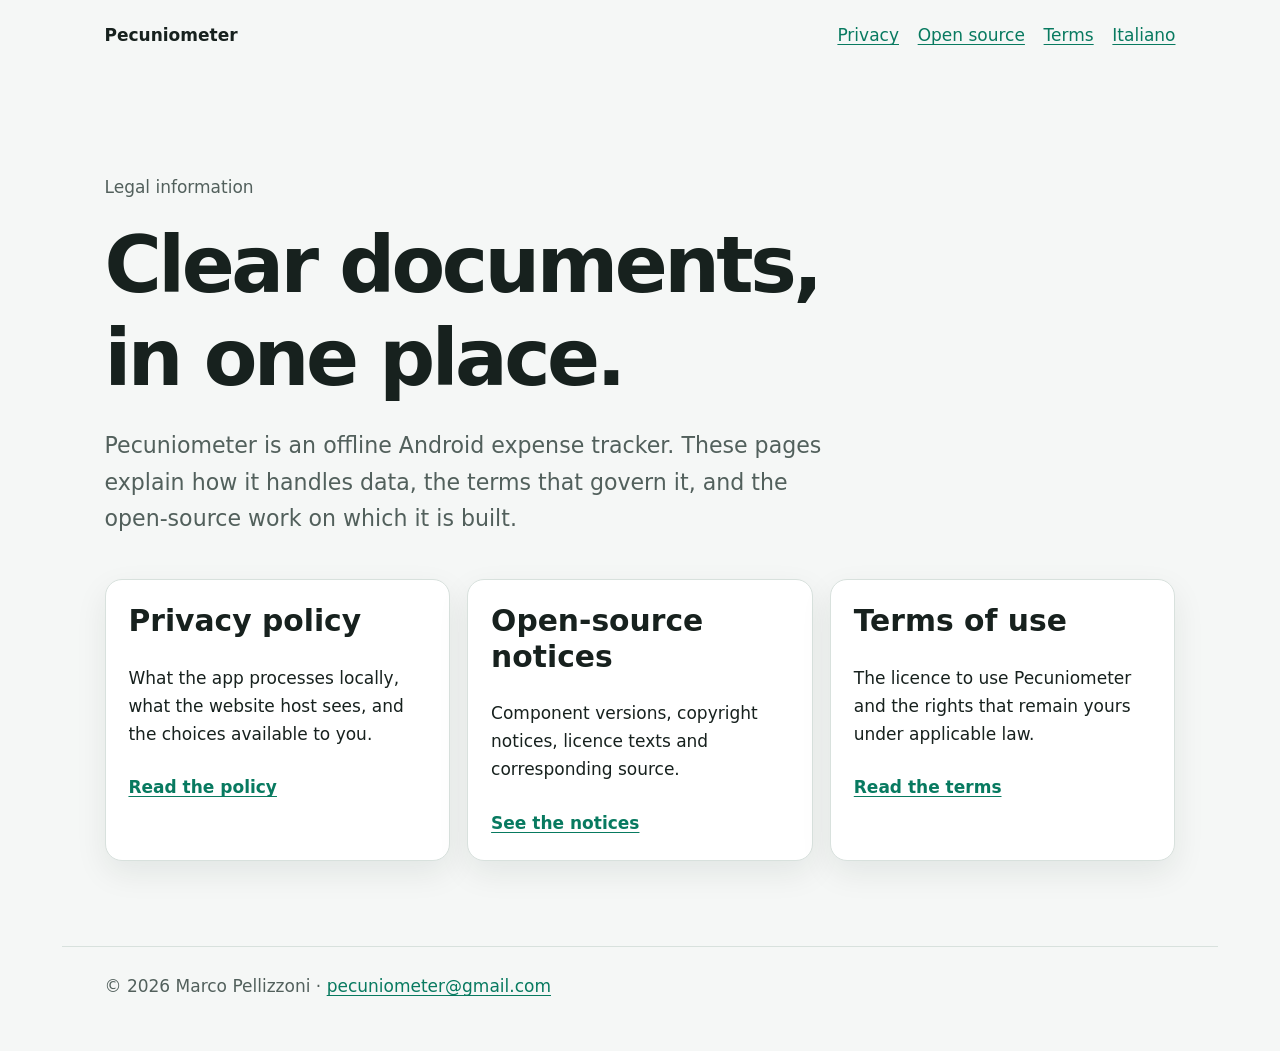
==== index.html @ 25bc8304 "feat(site): publish Pecuniometer legal documents - add bilingual privacy policy and terms   - publis" ====
<!doctype html>
<html lang="en">
<head>
  <meta charset="utf-8">
  <meta name="viewport" content="width=device-width, initial-scale=1">
  <meta name="color-scheme" content="light dark">
  <meta name="description" content="Privacy, terms and open-source notices for Pecuniometer.">
  <title>Pecuniometer · Legal information</title>
  <link rel="stylesheet" href="assets/style.css">
</head>
<body>
  <a class="skip-link" href="#content">Skip to content</a>
  <header>
    <a class="brand" href="./">Pecuniometer</a>
    <nav aria-label="Legal documents">
      <a href="privacy/">Privacy</a>
      <a href="open-source/">Open source</a>
      <a href="terms/">Terms</a>
      <a lang="it" hreflang="it" href="it/">Italiano</a>
    </nav>
  </header>
  <main id="content">
    <p class="meta">Legal information</p>
    <h1>Clear documents,<br>in one place.</h1>
    <p class="lede">
      Pecuniometer is an offline Android expense tracker. These pages explain
      how it handles data, the terms that govern it, and the open-source work
      on which it is built.
    </p>
    <div class="cards">
      <section class="card">
        <h2>Privacy policy</h2>
        <p>What the app processes locally, what the website host sees, and the choices available to you.</p>
        <a class="card-link" href="privacy/">Read the policy</a>
      </section>
      <section class="card">
        <h2>Open-source notices</h2>
        <p>Component versions, copyright notices, licence texts and corresponding source.</p>
        <a class="card-link" href="open-source/">See the notices</a>
      </section>
      <section class="card">
        <h2>Terms of use</h2>
        <p>The licence to use Pecuniometer and the rights that remain yours under applicable law.</p>
        <a class="card-link" href="terms/">Read the terms</a>
      </section>
    </div>
  </main>
  <footer>© 2026 Marco Pellizzoni · <a href="mailto:pecuniometer@gmail.com">pecuniometer@gmail.com</a></footer>
</body>
</html>
---- assets/style.css ----
:root {
  color-scheme: light dark;
  --background: #f5f7f6;
  --surface: #ffffff;
  --text: #17211e;
  --muted: #52605c;
  --accent: #087a60;
  --border: #d8e1dd;
  --shadow: 0 12px 32px rgb(15 38 31 / 8%);
  font: 17px/1.65 system-ui, -apple-system, BlinkMacSystemFont, "Segoe UI",
    sans-serif;
}

@media (prefers-color-scheme: dark) {
  :root {
    --background: #0b0f0e;
    --surface: #141a18;
    --text: #edf5f2;
    --muted: #a9b8b3;
    --accent: #6bdbba;
    --border: #2b3834;
    --shadow: none;
  }
}

* {
  box-sizing: border-box;
}

html {
  scroll-behavior: smooth;
}

body {
  background: var(--background);
  color: var(--text);
  margin: 0;
}

a {
  color: var(--accent);
  text-underline-offset: 0.2em;
}

a:focus-visible,
summary:focus-visible {
  outline: 3px solid var(--accent);
  outline-offset: 4px;
  border-radius: 0.2rem;
}

.skip-link {
  background: var(--surface);
  left: 1rem;
  padding: 0.6rem 0.9rem;
  position: fixed;
  top: -5rem;
  z-index: 2;
}

.skip-link:focus {
  top: 1rem;
}

header,
main,
footer {
  margin-inline: auto;
  max-width: 68rem;
  padding-inline: clamp(1rem, 4vw, 2.5rem);
}

header {
  align-items: center;
  display: flex;
  gap: 1rem;
  justify-content: space-between;
  padding-block: 1.25rem;
}

.brand {
  color: var(--text);
  font-weight: 750;
  text-decoration: none;
}

nav {
  display: flex;
  flex-wrap: wrap;
  gap: 0.6rem 1.1rem;
  justify-content: flex-end;
}

main {
  padding-block: clamp(2rem, 8vw, 5rem);
}

.prose {
  max-width: 48rem;
}

h1,
h2 {
  line-height: 1.2;
}

h1 {
  font-size: clamp(2.2rem, 7vw, 4.6rem);
  letter-spacing: -0.045em;
  margin: 0 0 1rem;
}

h2 {
  font-size: clamp(1.35rem, 3vw, 1.75rem);
  margin-top: 2.5rem;
}

.lede {
  color: var(--muted);
  font-size: clamp(1.08rem, 2.5vw, 1.3rem);
  max-width: 43rem;
}

.meta,
.muted {
  color: var(--muted);
}

.cards {
  display: grid;
  gap: 1rem;
  grid-template-columns: repeat(auto-fit, minmax(min(100%, 16rem), 1fr));
  margin-top: 2.5rem;
}

.card,
.component {
  background: var(--surface);
  border: 1px solid var(--border);
  border-radius: 1rem;
  box-shadow: var(--shadow);
  padding: 1.35rem;
}

.card h2,
.component h2 {
  margin-top: 0;
}

.card-link {
  display: inline-block;
  font-weight: 700;
  margin-top: 0.5rem;
}

.component {
  margin-block: 1rem;
}

.badge {
  border: 1px solid var(--border);
  border-radius: 999px;
  display: inline-block;
  font-size: 0.85rem;
  font-weight: 700;
  padding: 0.15rem 0.6rem;
}

.actions {
  display: flex;
  flex-wrap: wrap;
  gap: 0.6rem 1rem;
}

details {
  border-top: 1px solid var(--border);
  margin-top: 1rem;
  padding-top: 0.8rem;
}

summary {
  cursor: pointer;
  font-weight: 700;
}

pre {
  background: var(--background);
  border: 1px solid var(--border);
  border-radius: 0.6rem;
  font: 0.8rem/1.5 ui-monospace, SFMono-Regular, Consolas, monospace;
  max-height: 32rem;
  overflow: auto;
  padding: 1rem;
  white-space: pre-wrap;
}

footer {
  border-top: 1px solid var(--border);
  color: var(--muted);
  padding-block: 1.5rem 3rem;
}

@media (max-width: 42rem) {
  header {
    align-items: flex-start;
    flex-direction: column;
  }

  nav {
    justify-content: flex-start;
  }
}
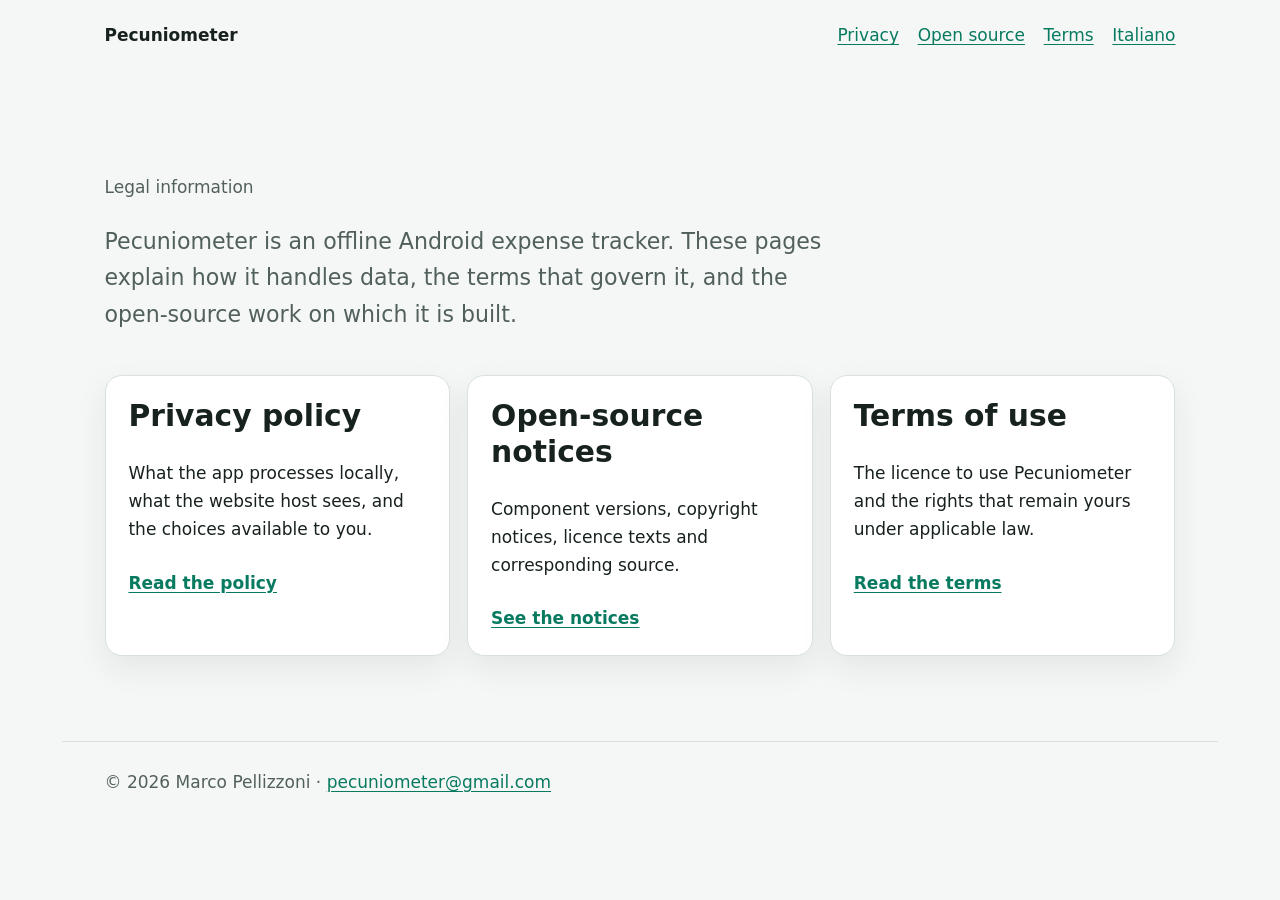
==== commit f7729c9b: "docs(site): simplify legal landing pages - remove redundant hero headings from the English and Itali" ====
--- a/index.html
+++ b/index.html
@@ -1,5 +1,6 @@
 <!doctype html>
 <html lang="en">
+
 <head>
   <meta charset="utf-8">
   <meta name="viewport" content="width=device-width, initial-scale=1">
@@ -8,6 +9,7 @@
   <title>Pecuniometer · Legal information</title>
   <link rel="stylesheet" href="assets/style.css">
 </head>
+
 <body>
   <a class="skip-link" href="#content">Skip to content</a>
   <header>
@@ -21,7 +23,6 @@
   </header>
   <main id="content">
     <p class="meta">Legal information</p>
-    <h1>Clear documents,<br>in one place.</h1>
     <p class="lede">
       Pecuniometer is an offline Android expense tracker. These pages explain
       how it handles data, the terms that govern it, and the open-source work
@@ -47,4 +48,5 @@
   </main>
   <footer>© 2026 Marco Pellizzoni · <a href="mailto:pecuniometer@gmail.com">pecuniometer@gmail.com</a></footer>
 </body>
-</html>
+
+</html>
